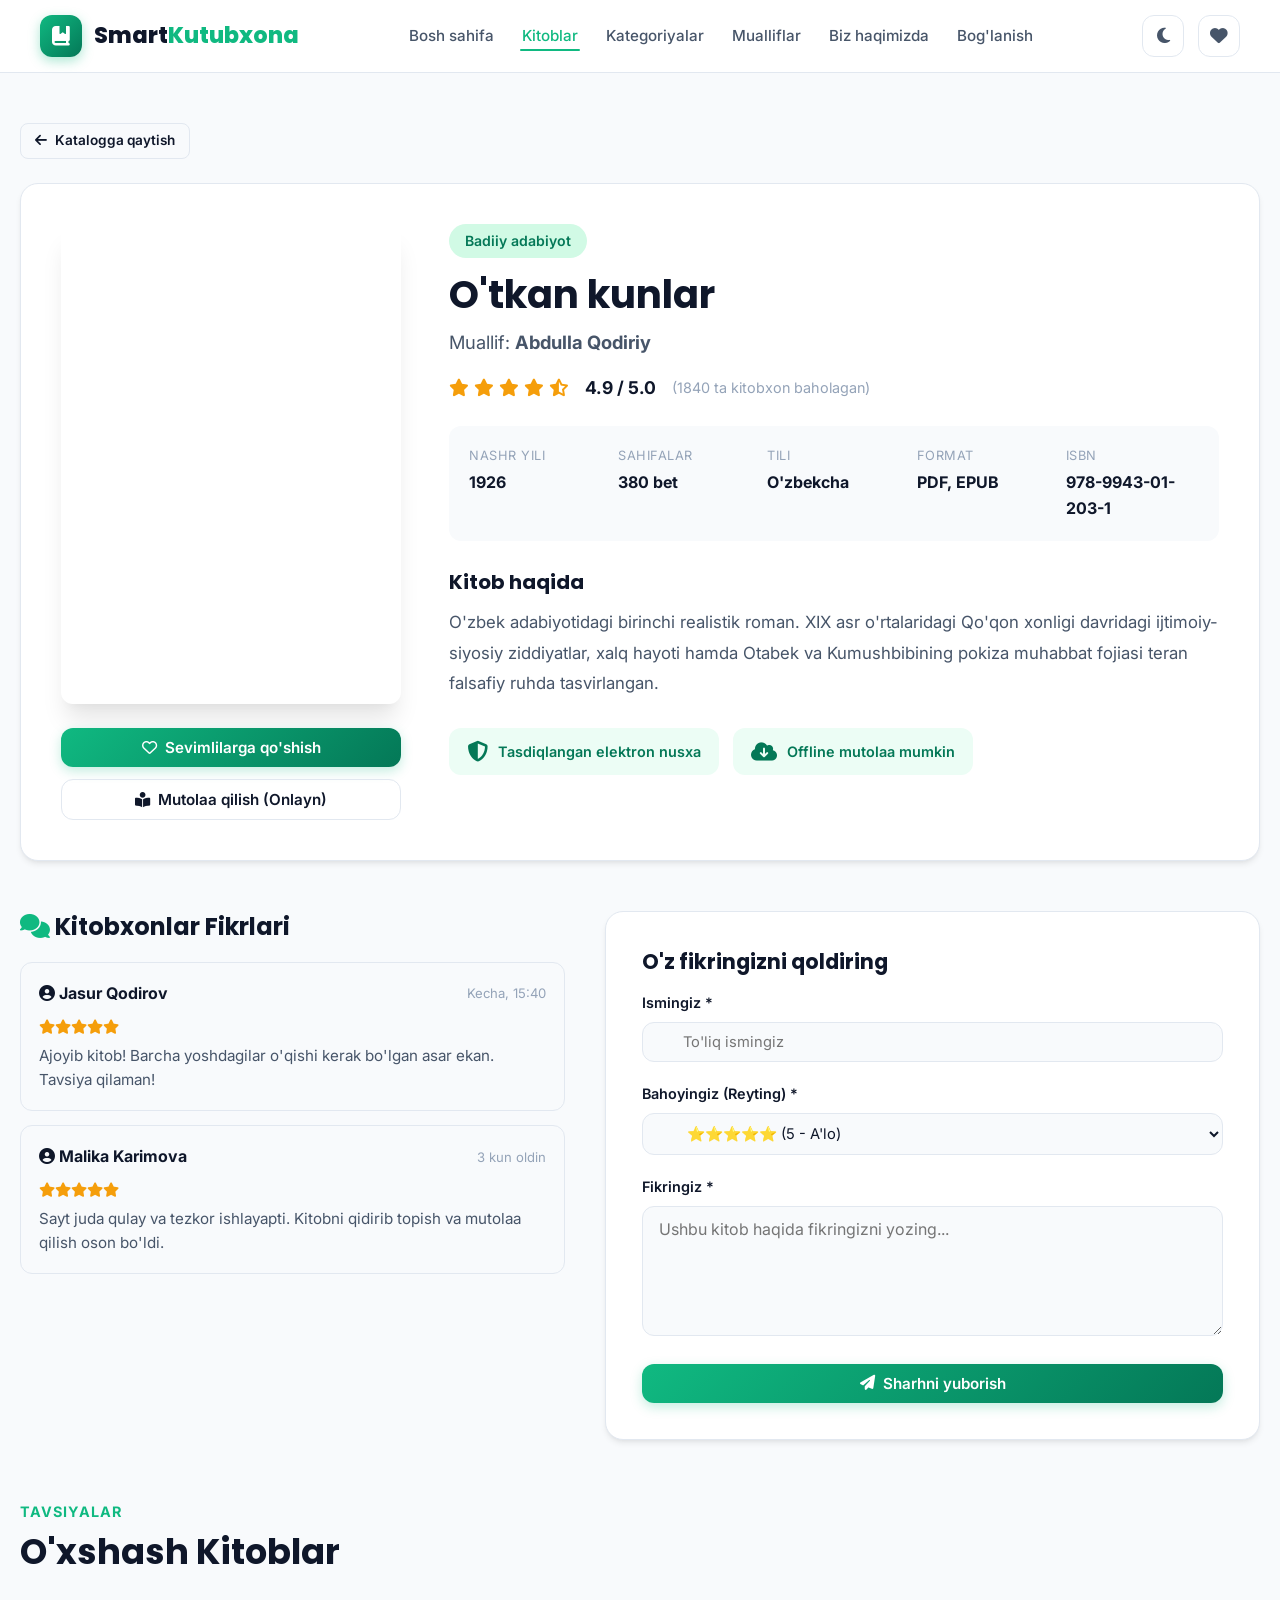
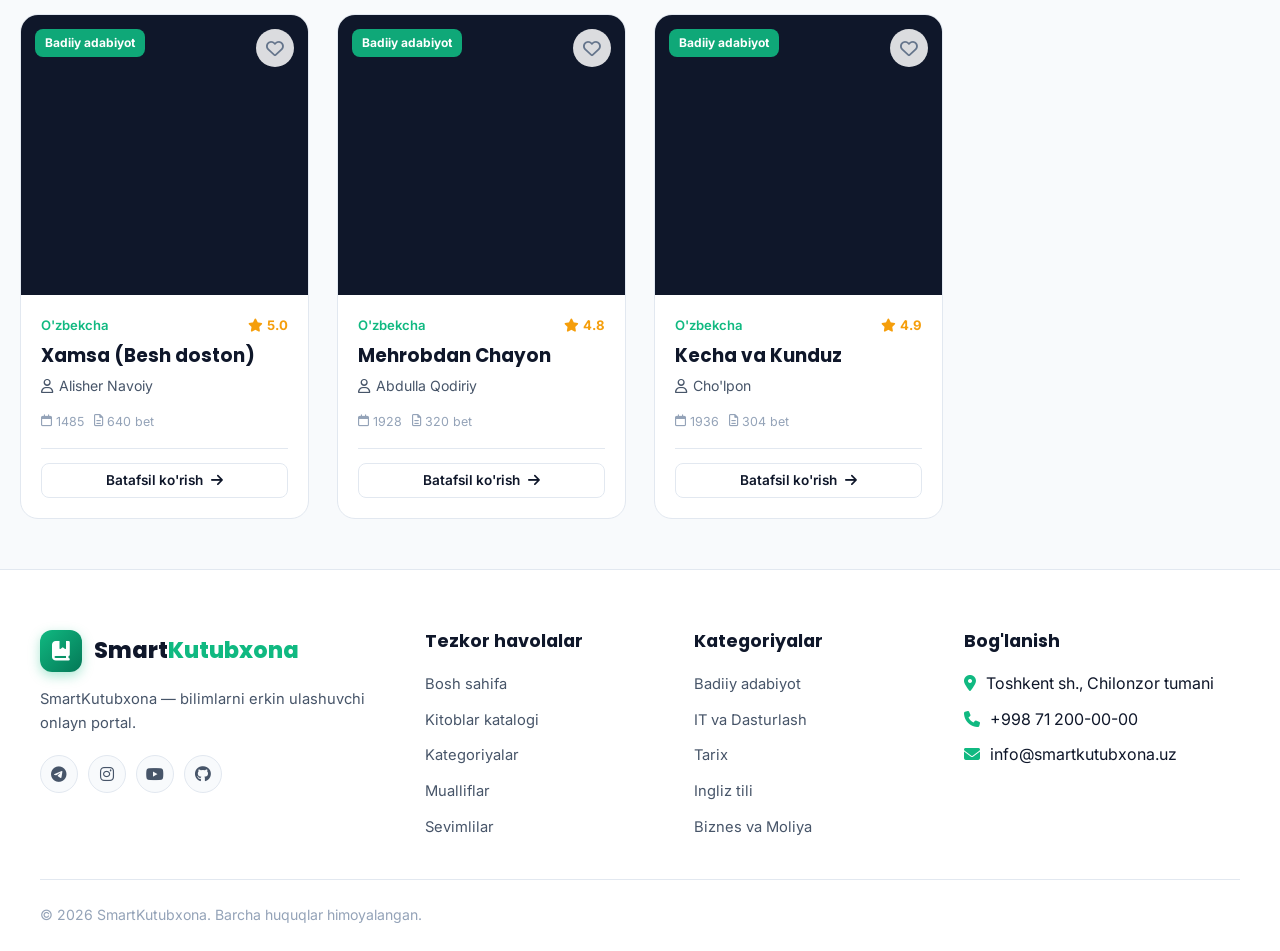
==== book-detail.html @ 6b4b2038 "SmartKutubxona - 8 sahifali zamonaviy onlayn kutubxona" ====
<!DOCTYPE html>
<html lang="uz">
<head>
  <meta charset="UTF-8">
  <meta name="viewport" content="width=device-width, initial-scale=1.0">
  <title>Kitob Tafsiloti — SmartKutubxona</title>
  <link rel="stylesheet" href="https://cdnjs.cloudflare.com/ajax/libs/font-awesome/6.5.1/css/all.min.css">
  <link rel="stylesheet" href="css/style.css">
</head>
<body>

  <!-- ================= Header ================= -->
  <header class="header">
    <div class="container">
      <nav class="navbar">
        <a href="index.html" class="logo">
          <div class="logo-icon">
            <i class="fa-solid fa-book-bookmark"></i>
          </div>
          <div>Smart<span>Kutubxona</span></div>
        </a>

        <ul class="nav-links" id="nav-links">
          <li><a href="index.html" class="nav-link">Bosh sahifa</a></li>
          <li><a href="books.html" class="nav-link active">Kitoblar</a></li>
          <li><a href="categories.html" class="nav-link">Kategoriyalar</a></li>
          <li><a href="authors.html" class="nav-link">Mualliflar</a></li>
          <li><a href="about.html" class="nav-link">Biz haqimizda</a></li>
          <li><a href="contact.html" class="nav-link">Bog'lanish</a></li>
        </ul>

        <div class="nav-actions">
          <button id="theme-toggle-btn" class="icon-btn" title="Mavzuni o'zgartirish">
            <i id="theme-icon" class="fa-solid fa-moon"></i>
          </button>
          <a href="favorites.html" class="icon-btn" title="Sevimlilar">
            <i class="fa-solid fa-heart"></i>
            <span class="badge-count favorites-count-badge" style="display: none;">0</span>
          </a>
          <button id="mobile-menu-toggle" class="mobile-toggle" aria-label="Menyuni ochish">
            <i class="fa-solid fa-bars"></i>
          </button>
        </div>
      </nav>
    </div>
  </header>

  <!-- ================= Kitob Tafsilotlari ================= -->
  <main class="container book-detail-wrapper">
    <div style="margin-bottom: 24px;">
      <a href="books.html" class="btn btn-outline btn-sm">
        <i class="fa-solid fa-arrow-left"></i> Katalogga qaytish
      </a>
    </div>

    <!-- Asosiy tafsilotlar konteyneri -->
    <div id="book-detail-content">
      <p style="text-align: center; padding: 40px; color: var(--text-muted);">Kitob ma'lumotlari yuklanmoqda...</p>
    </div>

    <!-- ================= Sharhlar Bo'limi ================= -->
    <section style="margin-top: 50px;">
      <div class="contact-grid">
        <!-- Sharhlar ro'yxati -->
        <div>
          <h2 style="font-size: 1.5rem; margin-bottom: 20px;">
            <i class="fa-solid fa-comments" style="color: var(--primary);"></i> Kitobxonlar Fikrlari
          </h2>
          <div id="reviews-list">
            <!-- Dinamik yuklanadi -->
          </div>
        </div>

        <!-- Sharh qoldirish formasi -->
        <div>
          <div class="contact-form-card">
            <h3 style="font-size: 1.3rem; margin-bottom: 16px;">O'z fikringizni qoldiring</h3>
            <form id="review-form">
              <div class="form-group">
                <label class="form-label" for="review-name">Ismingiz *</label>
                <input type="text" id="review-name" class="form-input" placeholder="To'liq ismingiz" required>
              </div>
              <div class="form-group">
                <label class="form-label" for="review-rating">Bahoyingiz (Reyting) *</label>
                <select id="review-rating" class="form-select">
                  <option value="5">⭐⭐⭐⭐⭐ (5 - A'lo)</option>
                  <option value="4">⭐⭐⭐⭐ (4 - Yaxshi)</option>
                  <option value="3">⭐⭐⭐ (3 - Qoniqarli)</option>
                  <option value="2">⭐⭐ (2 - O'rtacha)</option>
                  <option value="1">⭐ (1 - Qoniqarsiz)</option>
                </select>
              </div>
              <div class="form-group">
                <label class="form-label" for="review-text">Fikringiz *</label>
                <textarea id="review-text" class="form-textarea" placeholder="Ushbu kitob haqida fikringizni yozing..." required></textarea>
              </div>
              <button type="submit" class="btn btn-primary" style="width: 100%;">
                <i class="fa-solid fa-paper-plane"></i> Sharhni yuborish
              </button>
            </form>
          </div>
        </div>
      </div>
    </section>

    <!-- ================= O'xshash Kitoblar ================= -->
    <section style="margin-top: 60px;">
      <div class="section-header">
        <div class="section-title-wrap">
          <span class="sub-title">Tavsiyalar</span>
          <h2 class="section-title">O'xshash Kitoblar</h2>
        </div>
      </div>
      <div class="books-grid" id="similar-books-container">
        <!-- Dinamik to'ldiriladi -->
      </div>
    </section>
  </main>

  <!-- ================= Footer ================= -->
  <footer class="footer">
    <div class="container">
      <div class="footer-grid">
        <div class="footer-brand">
          <a href="index.html" class="logo">
            <div class="logo-icon"><i class="fa-solid fa-book-bookmark"></i></div>
            <div>Smart<span>Kutubxona</span></div>
          </a>
          <p>SmartKutubxona — bilimlarni erkin ulashuvchi onlayn portal.</p>
          <div class="social-links">
            <a href="#" class="social-btn" aria-label="Telegram"><i class="fa-brands fa-telegram"></i></a>
            <a href="#" class="social-btn" aria-label="Instagram"><i class="fa-brands fa-instagram"></i></a>
            <a href="#" class="social-btn" aria-label="YouTube"><i class="fa-brands fa-youtube"></i></a>
            <a href="#" class="social-btn" aria-label="GitHub"><i class="fa-brands fa-github"></i></a>
          </div>
        </div>

        <div>
          <h4 class="footer-col-title">Tezkor havolalar</h4>
          <ul class="footer-nav">
            <li><a href="index.html">Bosh sahifa</a></li>
            <li><a href="books.html">Kitoblar katalogi</a></li>
            <li><a href="categories.html">Kategoriyalar</a></li>
            <li><a href="authors.html">Mualliflar</a></li>
            <li><a href="favorites.html">Sevimlilar</a></li>
          </ul>
        </div>

        <div>
          <h4 class="footer-col-title">Kategoriyalar</h4>
          <ul class="footer-nav">
            <li><a href="books.html?category=badiiy">Badiiy adabiyot</a></li>
            <li><a href="books.html?category=it">IT va Dasturlash</a></li>
            <li><a href="books.html?category=tarix">Tarix</a></li>
            <li><a href="books.html?category=ingliz">Ingliz tili</a></li>
            <li><a href="books.html?category=biznes">Biznes va Moliya</a></li>
          </ul>
        </div>

        <div>
          <h4 class="footer-col-title">Bog'lanish</h4>
          <ul class="footer-nav">
            <li><i class="fa-solid fa-location-dot" style="color: var(--primary); margin-right: 6px;"></i> Toshkent sh., Chilonzor tumani</li>
            <li><i class="fa-solid fa-phone" style="color: var(--primary); margin-right: 6px;"></i> +998 71 200-00-00</li>
            <li><i class="fa-solid fa-envelope" style="color: var(--primary); margin-right: 6px;"></i> info@smartkutubxona.uz</li>
          </ul>
        </div>
      </div>

      <div class="footer-bottom">
        <div>&copy; 2026 SmartKutubxona. Barcha huquqlar himoyalangan.</div>
      </div>
    </div>
  </footer>

  <button id="scroll-to-top" class="scroll-top-btn" title="Yuqoriga qaytish">
    <i class="fa-solid fa-arrow-up"></i>
  </button>

  <script src="js/data.js"></script>
  <script src="js/app.js"></script>
  <script src="js/book-detail.js"></script>
</body>
</html>
---- css/style.css ----
/* ==========================================================================
   SmartKutubxona - Zamonaviy Onlayn Kutubxona Stili
   Dizayn: Yashil & Oq ranglar palitrasi, Minimalistik, Dark/Light Mode
   ========================================================================== */

@import url('https://fonts.googleapis.com/css2?family=Inter:wght@300;400;500;600;700&family=Poppins:wght@400;500;600;700;800&display=swap');

:root {
  /* Asosiy ranglar (Light Mode) */
  --primary: #10b981;
  --primary-hover: #059669;
  --primary-dark: #047857;
  --primary-light: #d1fae5;
  --primary-subtle: #ecfdf5;
  --accent: #f59e0b;
  
  --bg-main: #f8fafc;
  --bg-surface: #ffffff;
  --bg-card: #ffffff;
  --bg-header: rgba(255, 255, 255, 0.92);
  
  --text-primary: #0f172a;
  --text-secondary: #475569;
  --text-muted: #94a3b8;
  --text-light: #ffffff;
  
  --border-color: #e2e8f0;
  --border-focus: #10b981;
  
  --shadow-sm: 0 1px 2px 0 rgba(0, 0, 0, 0.05);
  --shadow-md: 0 4px 6px -1px rgba(0, 0, 0, 0.08), 0 2px 4px -2px rgba(0, 0, 0, 0.05);
  --shadow-lg: 0 10px 15px -3px rgba(0, 0, 0, 0.1), 0 4px 6px -4px rgba(0, 0, 0, 0.05);
  --shadow-xl: 0 20px 25px -5px rgba(0, 0, 0, 0.1), 0 8px 10px -6px rgba(0, 0, 0, 0.04);
  
  --radius-sm: 8px;
  --radius-md: 12px;
  --radius-lg: 18px;
  --radius-full: 9999px;
  
  --font-heading: 'Poppins', sans-serif;
  --font-body: 'Inter', sans-serif;
  
  --transition: all 0.25s ease-in-out;
}

/* Dark Mode o'zgaruvchilari */
body.dark {
  --primary: #10b981;
  --primary-hover: #34d399;
  --primary-dark: #059669;
  --primary-light: rgba(16, 185, 129, 0.2);
  --primary-subtle: rgba(16, 185, 129, 0.08);
  
  --bg-main: #0b0f19;
  --bg-surface: #111827;
  --bg-card: #1e293b;
  --bg-header: rgba(17, 24, 39, 0.92);
  
  --text-primary: #f8fafc;
  --text-secondary: #cbd5e1;
  --text-muted: #64748b;
  
  --border-color: #334155;
  --border-focus: #34d399;
  
  --shadow-sm: 0 1px 2px 0 rgba(0, 0, 0, 0.4);
  --shadow-md: 0 4px 6px -1px rgba(0, 0, 0, 0.5);
  --shadow-lg: 0 10px 15px -3px rgba(0, 0, 0, 0.6);
  --shadow-xl: 0 20px 25px -5px rgba(0, 0, 0, 0.7);
}

/* ==========================================================================
   Umumiy resets va asosiy stillar
   ========================================================================== */
*, *::before, *::after {
  box-sizing: border-box;
  margin: 0;
  padding: 0;
}

html {
  scroll-behavior: smooth;
}

body {
  font-family: var(--font-body);
  background-color: var(--bg-main);
  color: var(--text-primary);
  line-height: 1.6;
  transition: background-color 0.3s ease, color 0.3s ease;
  min-height: 100vh;
  display: flex;
  flex-direction: column;
}

a {
  color: inherit;
  text-decoration: none;
  transition: var(--transition);
}

img {
  max-width: 100%;
  height: auto;
  display: block;
}

button, input, select, textarea {
  font-family: inherit;
  font-size: inherit;
  outline: none;
  border: none;
}

h1, h2, h3, h4, h5, h6 {
  font-family: var(--font-heading);
  font-weight: 700;
  line-height: 1.3;
  color: var(--text-primary);
}

.container {
  width: 100%;
  max-width: 1240px;
  margin: 0 auto;
  padding: 0 20px;
}

/* ==========================================================================
   Header va Navigatsiya
   ========================================================================== */
.header {
  position: sticky;
  top: 0;
  left: 0;
  right: 0;
  z-index: 100;
  background-color: var(--bg-header);
  backdrop-filter: blur(12px);
  -webkit-backdrop-filter: blur(12px);
  border-bottom: 1px solid var(--border-color);
  transition: var(--transition);
}

.navbar {
  display: flex;
  align-items: center;
  justify-content: space-between;
  height: 72px;
}

.logo {
  display: flex;
  align-items: center;
  gap: 12px;
  font-family: var(--font-heading);
  font-size: 1.4rem;
  font-weight: 800;
  color: var(--text-primary);
}

.logo-icon {
  width: 42px;
  height: 42px;
  background: linear-gradient(135deg, var(--primary), var(--primary-dark));
  color: #fff;
  border-radius: var(--radius-md);
  display: flex;
  align-items: center;
  justify-content: center;
  font-size: 1.25rem;
  box-shadow: 0 4px 12px rgba(16, 185, 129, 0.35);
}

.logo span {
  color: var(--primary);
}

.nav-links {
  display: flex;
  align-items: center;
  gap: 24px;
  list-style: none;
}

.nav-link {
  font-size: 0.95rem;
  font-weight: 500;
  color: var(--text-secondary);
  position: relative;
  padding: 6px 2px;
}

.nav-link:hover, .nav-link.active {
  color: var(--primary);
}

.nav-link.active::after {
  content: '';
  position: absolute;
  bottom: 0;
  left: 0;
  right: 0;
  height: 2.5px;
  background-color: var(--primary);
  border-radius: var(--radius-full);
}

.nav-actions {
  display: flex;
  align-items: center;
  gap: 14px;
}

.icon-btn {
  position: relative;
  width: 42px;
  height: 42px;
  border-radius: var(--radius-md);
  background-color: var(--bg-surface);
  border: 1px solid var(--border-color);
  color: var(--text-secondary);
  display: flex;
  align-items: center;
  justify-content: center;
  font-size: 1.1rem;
  cursor: pointer;
  transition: var(--transition);
}

.icon-btn:hover {
  color: var(--primary);
  border-color: var(--primary);
  transform: translateY(-2px);
  box-shadow: var(--shadow-sm);
}

.badge-count {
  position: absolute;
  top: -6px;
  right: -6px;
  background: #ef4444;
  color: #fff;
  font-size: 0.75rem;
  font-weight: 700;
  width: 20px;
  height: 20px;
  border-radius: 50%;
  display: flex;
  align-items: center;
  justify-content: center;
  box-shadow: 0 2px 5px rgba(239, 68, 68, 0.4);
}

.mobile-toggle {
  display: none;
  background: none;
  font-size: 1.35rem;
  color: var(--text-primary);
  cursor: pointer;
}

/* ==========================================================================
   Tugmalar (Buttons)
   ========================================================================== */
.btn {
  display: inline-flex;
  align-items: center;
  justify-content: center;
  gap: 8px;
  padding: 10px 22px;
  font-size: 0.95rem;
  font-weight: 600;
  border-radius: var(--radius-md);
  cursor: pointer;
  transition: var(--transition);
  text-align: center;
}

.btn-primary {
  background: linear-gradient(135deg, var(--primary), var(--primary-dark));
  color: #ffffff;
  box-shadow: 0 4px 12px rgba(16, 185, 129, 0.25);
}

.btn-primary:hover {
  background: linear-gradient(135deg, var(--primary-hover), var(--primary-dark));
  box-shadow: 0 6px 18px rgba(16, 185, 129, 0.35);
  transform: translateY(-2px);
}

.btn-outline {
  background: transparent;
  color: var(--text-primary);
  border: 1.5px solid var(--border-color);
}

.btn-outline:hover {
  border-color: var(--primary);
  color: var(--primary);
  background: var(--primary-subtle);
  transform: translateY(-2px);
}

.btn-danger-outline {
  background: transparent;
  color: #ef4444;
  border: 1.5px solid #ef4444;
}

.btn-danger-outline:hover {
  background: #ef4444;
  color: #fff;
}

.btn-sm {
  padding: 6px 14px;
  font-size: 0.85rem;
  border-radius: var(--radius-sm);
}

.btn-lg {
  padding: 14px 28px;
  font-size: 1.05rem;
  border-radius: var(--radius-lg);
}

/* ==========================================================================
   Hero Bo'limi (Bosh sahifa)
   ========================================================================== */
.hero {
  position: relative;
  padding: 70px 0 60px;
  overflow: hidden;
  background: linear-gradient(180deg, var(--primary-subtle) 0%, var(--bg-main) 100%);
}

.hero-grid {
  display: grid;
  grid-template-columns: 1.15fr 0.85fr;
  align-items: center;
  gap: 48px;
}

.hero-tag {
  display: inline-flex;
  align-items: center;
  gap: 8px;
  background-color: var(--primary-light);
  color: var(--primary-dark);
  padding: 6px 16px;
  border-radius: var(--radius-full);
  font-size: 0.88rem;
  font-weight: 600;
  margin-bottom: 20px;
}

.hero-title {
  font-size: 3.2rem;
  font-weight: 800;
  line-height: 1.15;
  margin-bottom: 20px;
  color: var(--text-primary);
}

.hero-title span {
  color: var(--primary);
  position: relative;
}

.hero-desc {
  font-size: 1.15rem;
  color: var(--text-secondary);
  margin-bottom: 32px;
  max-width: 540px;
}

.hero-search-box {
  background-color: var(--bg-surface);
  border: 1.5px solid var(--border-color);
  border-radius: var(--radius-lg);
  padding: 8px 12px 8px 20px;
  display: flex;
  align-items: center;
  gap: 12px;
  box-shadow: var(--shadow-lg);
  max-width: 540px;
  margin-bottom: 28px;
  transition: var(--transition);
}

.hero-search-box:focus-within {
  border-color: var(--primary);
  box-shadow: 0 10px 25px rgba(16, 185, 129, 0.18);
}

.hero-search-box i {
  color: var(--text-muted);
  font-size: 1.1rem;
}

.hero-search-box input {
  flex: 1;
  background: transparent;
  color: var(--text-primary);
  font-size: 1rem;
}

.hero-image-wrapper {
  position: relative;
  display: flex;
  justify-content: center;
}

.hero-card-floating {
  position: absolute;
  background-color: var(--bg-surface);
  border: 1px solid var(--border-color);
  border-radius: var(--radius-md);
  padding: 14px 18px;
  display: flex;
  align-items: center;
  gap: 12px;
  box-shadow: var(--shadow-xl);
  z-index: 2;
  animation: floatAnim 4s ease-in-out infinite;
}

.hero-card-1 {
  top: 20px;
  left: -20px;
}

.hero-card-2 {
  bottom: 30px;
  right: -10px;
  animation-delay: 2s;
}

@keyframes floatAnim {
  0%, 100% { transform: translateY(0); }
  50% { transform: translateY(-10px); }
}

.hero-main-img {
  width: 100%;
  max-width: 460px;
  height: 420px;
  object-fit: cover;
  border-radius: 28px;
  box-shadow: var(--shadow-xl);
}

/* ==========================================================================
   Statistika Bo'limi
   ========================================================================== */
.stats-section {
  padding: 30px 0;
  margin-top: -30px;
  position: relative;
  z-index: 10;
}

.stats-grid {
  display: grid;
  grid-template-columns: repeat(4, 1fr);
  gap: 20px;
}

.stat-card {
  background-color: var(--bg-surface);
  border: 1px solid var(--border-color);
  border-radius: var(--radius-lg);
  padding: 24px;
  display: flex;
  align-items: center;
  gap: 18px;
  box-shadow: var(--shadow-md);
  transition: var(--transition);
}

.stat-card:hover {
  transform: translateY(-4px);
  box-shadow: var(--shadow-lg);
  border-color: var(--primary);
}

.stat-icon {
  width: 56px;
  height: 56px;
  border-radius: var(--radius-md);
  display: flex;
  align-items: center;
  justify-content: center;
  font-size: 1.5rem;
  background-color: var(--primary-subtle);
  color: var(--primary);
}

.stat-number {
  font-size: 1.85rem;
  font-weight: 800;
  color: var(--text-primary);
  line-height: 1.1;
}

.stat-label {
  font-size: 0.88rem;
  color: var(--text-secondary);
  margin-top: 4px;
}

/* ==========================================================================
   Bo'lim sarlavhalari (Section Headers)
   ========================================================================== */
.section {
  padding: 70px 0;
}

.section-header {
  display: flex;
  align-items: flex-end;
  justify-content: space-between;
  margin-bottom: 40px;
  flex-wrap: wrap;
  gap: 16px;
}

.section-title-wrap .sub-title {
  color: var(--primary);
  font-size: 0.9rem;
  font-weight: 700;
  text-transform: uppercase;
  letter-spacing: 1px;
  display: block;
  margin-bottom: 6px;
}

.section-title {
  font-size: 2.2rem;
  color: var(--text-primary);
}

.section-desc {
  color: var(--text-secondary);
  margin-top: 8px;
  max-width: 600px;
}

/* ==========================================================================
   Kategoriyalar Kartochkalari
   ========================================================================== */
.categories-grid {
  display: grid;
  grid-template-columns: repeat(auto-fill, minmax(280px, 1fr));
  gap: 24px;
}

.category-card {
  background-color: var(--bg-surface);
  border: 1px solid var(--border-color);
  border-radius: var(--radius-lg);
  padding: 28px 24px;
  transition: var(--transition);
  display: flex;
  flex-direction: column;
  position: relative;
  overflow: hidden;
}

.category-card::before {
  content: '';
  position: absolute;
  top: 0;
  left: 0;
  width: 100%;
  height: 4px;
  background-color: var(--primary);
  opacity: 0;
  transition: var(--transition);
}

.category-card:hover {
  transform: translateY(-6px);
  box-shadow: var(--shadow-lg);
  border-color: var(--primary-light);
}

.category-card:hover::before {
  opacity: 1;
}

.cat-header {
  display: flex;
  align-items: center;
  justify-content: space-between;
  margin-bottom: 18px;
}

.cat-icon-wrap {
  width: 52px;
  height: 52px;
  border-radius: var(--radius-md);
  display: flex;
  align-items: center;
  justify-content: center;
  font-size: 1.4rem;
}

.cat-count {
  background-color: var(--primary-subtle);
  color: var(--primary);
  font-size: 0.8rem;
  font-weight: 600;
  padding: 4px 10px;
  border-radius: var(--radius-full);
}

.cat-name {
  font-size: 1.25rem;
  margin-bottom: 8px;
}

.cat-desc {
  font-size: 0.9rem;
  color: var(--text-secondary);
  line-height: 1.5;
  margin-bottom: 16px;
  flex: 1;
}

.cat-link {
  display: inline-flex;
  align-items: center;
  gap: 6px;
  font-weight: 600;
  font-size: 0.9rem;
  color: var(--primary);
}

.cat-link i {
  transition: transform 0.2s ease;
}

.category-card:hover .cat-link i {
  transform: translateX(4px);
}

/* ==========================================================================
   Kitob Kartochkalari (Book Cards)
   ========================================================================== */
.books-grid {
  display: grid;
  grid-template-columns: repeat(auto-fill, minmax(260px, 1fr));
  gap: 28px;
}

.book-card {
  background-color: var(--bg-card);
  border: 1px solid var(--border-color);
  border-radius: var(--radius-lg);
  overflow: hidden;
  display: flex;
  flex-direction: column;
  transition: var(--transition);
  position: relative;
}

.book-card:hover {
  transform: translateY(-6px);
  box-shadow: var(--shadow-xl);
  border-color: var(--primary-light);
}

.book-img-wrap {
  position: relative;
  height: 280px;
  overflow: hidden;
  background-color: #0f172a;
}

.book-cover {
  width: 100%;
  height: 100%;
  object-fit: cover;
  transition: transform 0.4s ease;
}

.book-card:hover .book-cover {
  transform: scale(1.06);
}

.book-badge-tag {
  position: absolute;
  top: 14px;
  left: 14px;
  background: rgba(16, 185, 129, 0.9);
  backdrop-filter: blur(4px);
  color: #ffffff;
  font-size: 0.75rem;
  font-weight: 700;
  padding: 4px 10px;
  border-radius: var(--radius-sm);
  z-index: 2;
}

.favorite-btn {
  position: absolute;
  top: 14px;
  right: 14px;
  width: 38px;
  height: 38px;
  border-radius: 50%;
  background: rgba(255, 255, 255, 0.85);
  backdrop-filter: blur(4px);
  color: #64748b;
  display: flex;
  align-items: center;
  justify-content: center;
  font-size: 1.1rem;
  cursor: pointer;
  transition: var(--transition);
  z-index: 2;
  border: none;
}

.favorite-btn:hover, .favorite-btn.active {
  background: #ffffff;
  color: #ef4444;
  transform: scale(1.1);
}

.book-content {
  padding: 20px;
  display: flex;
  flex-direction: column;
  flex: 1;
}

.book-meta {
  display: flex;
  align-items: center;
  justify-content: space-between;
  margin-bottom: 8px;
  font-size: 0.82rem;
}

.book-category {
  color: var(--primary);
  font-weight: 600;
}

.book-rating {
  display: flex;
  align-items: center;
  gap: 4px;
  color: var(--accent);
  font-weight: 700;
}

.book-title {
  font-size: 1.15rem;
  font-weight: 700;
  margin-bottom: 6px;
  line-height: 1.35;
  display: -webkit-box;
  -webkit-line-clamp: 1;
  -webkit-box-orient: vertical;
  overflow: hidden;
}

.book-author {
  color: var(--text-secondary);
  font-size: 0.88rem;
  margin-bottom: 14px;
  display: flex;
  align-items: center;
  gap: 6px;
}

.book-info-chips {
  display: flex;
  gap: 10px;
  font-size: 0.78rem;
  color: var(--text-muted);
  margin-bottom: 16px;
}

.book-info-chips span {
  display: flex;
  align-items: center;
  gap: 4px;
}

.book-footer {
  margin-top: auto;
  padding-top: 14px;
  border-top: 1px solid var(--border-color);
  display: flex;
  align-items: center;
  justify-content: space-between;
}

/* ==========================================================================
   Filtrlar va Qidiruv Paneli (Books.html)
   ========================================================================== */
.catalog-toolbar {
  background-color: var(--bg-surface);
  border: 1px solid var(--border-color);
  border-radius: var(--radius-lg);
  padding: 20px;
  margin-bottom: 32px;
  box-shadow: var(--shadow-sm);
}

.toolbar-grid {
  display: grid;
  grid-template-columns: 2fr 1fr 1fr 1fr;
  gap: 16px;
  align-items: center;
}

.form-control-wrap {
  position: relative;
  display: flex;
  align-items: center;
}

.form-control-wrap i {
  position: absolute;
  left: 14px;
  color: var(--text-muted);
  font-size: 0.95rem;
  pointer-events: none;
}

.form-input, .form-select {
  width: 100%;
  padding: 10px 14px 10px 40px;
  background-color: var(--bg-main);
  border: 1.5px solid var(--border-color);
  border-radius: var(--radius-md);
  color: var(--text-primary);
  font-size: 0.92rem;
  transition: var(--transition);
}

.form-input:focus, .form-select:focus {
  border-color: var(--primary);
  background-color: var(--bg-surface);
}

.active-filters {
  display: flex;
  align-items: center;
  gap: 10px;
  margin-top: 14px;
  flex-wrap: wrap;
  font-size: 0.85rem;
}

.filter-tag {
  background-color: var(--primary-subtle);
  color: var(--primary);
  padding: 4px 12px;
  border-radius: var(--radius-full);
  display: inline-flex;
  align-items: center;
  gap: 6px;
  cursor: pointer;
  font-weight: 500;
}

.filter-tag:hover {
  background-color: var(--primary-light);
}

/* ==========================================================================
   Kitob Tafsilotlari Sahifasi (Book-detail.html)
   ========================================================================== */
.book-detail-wrapper {
  padding: 50px 0;
}

.detail-grid {
  display: grid;
  grid-template-columns: 340px 1fr;
  gap: 48px;
  background-color: var(--bg-surface);
  border: 1px solid var(--border-color);
  border-radius: var(--radius-lg);
  padding: 40px;
  box-shadow: var(--shadow-md);
}

.detail-cover-box {
  position: relative;
}

.detail-cover {
  width: 100%;
  height: 480px;
  object-fit: cover;
  border-radius: var(--radius-md);
  box-shadow: var(--shadow-xl);
}

.detail-actions {
  display: flex;
  flex-direction: column;
  gap: 12px;
  margin-top: 24px;
}

.detail-title {
  font-size: 2.4rem;
  margin-bottom: 8px;
}

.detail-author {
  font-size: 1.15rem;
  color: var(--text-secondary);
  margin-bottom: 16px;
}

.detail-rating-row {
  display: flex;
  align-items: center;
  gap: 16px;
  margin-bottom: 24px;
}

.rating-stars {
  color: var(--accent);
  font-size: 1.1rem;
}

.detail-info-grid {
  display: grid;
  grid-template-columns: repeat(auto-fit, minmax(130px, 1fr));
  gap: 16px;
  padding: 20px;
  background-color: var(--bg-main);
  border-radius: var(--radius-md);
  margin-bottom: 28px;
}

.info-item .info-label {
  font-size: 0.8rem;
  color: var(--text-muted);
  text-transform: uppercase;
  letter-spacing: 0.5px;
}

.info-item .info-val {
  font-size: 1rem;
  font-weight: 700;
  color: var(--text-primary);
  margin-top: 4px;
}

.detail-desc-title {
  font-size: 1.25rem;
  margin-bottom: 12px;
}

.detail-desc {
  font-size: 1.05rem;
  color: var(--text-secondary);
  line-height: 1.8;
  margin-bottom: 30px;
}

/* ==========================================================================
   Mualliflar Sahifasi (Authors.html)
   ========================================================================== */
.authors-grid {
  display: grid;
  grid-template-columns: repeat(auto-fill, minmax(280px, 1fr));
  gap: 28px;
}

.author-card {
  background-color: var(--bg-surface);
  border: 1px solid var(--border-color);
  border-radius: var(--radius-lg);
  padding: 28px 24px;
  text-align: center;
  transition: var(--transition);
  display: flex;
  flex-direction: column;
  align-items: center;
}

.author-card:hover {
  transform: translateY(-6px);
  box-shadow: var(--shadow-lg);
  border-color: var(--primary);
}

.author-avatar {
  width: 120px;
  height: 120px;
  border-radius: 50%;
  object-fit: cover;
  margin-bottom: 18px;
  border: 4px solid var(--primary-light);
  box-shadow: var(--shadow-md);
}

.author-name {
  font-size: 1.3rem;
  margin-bottom: 4px;
}

.author-years {
  font-size: 0.85rem;
  color: var(--text-muted);
  margin-bottom: 12px;
}

.author-bio {
  font-size: 0.9rem;
  color: var(--text-secondary);
  line-height: 1.6;
  margin-bottom: 20px;
}

/* ==========================================================================
   Bog'lanish Sahifasi (Contact.html)
   ========================================================================== */
.contact-grid {
  display: grid;
  grid-template-columns: 1fr 1.2fr;
  gap: 40px;
}

.contact-info-card {
  background-color: var(--bg-surface);
  border: 1px solid var(--border-color);
  border-radius: var(--radius-lg);
  padding: 36px;
}

.contact-channel {
  display: flex;
  align-items: flex-start;
  gap: 16px;
  margin-bottom: 24px;
}

.channel-icon {
  width: 46px;
  height: 46px;
  border-radius: var(--radius-md);
  background-color: var(--primary-subtle);
  color: var(--primary);
  display: flex;
  align-items: center;
  justify-content: center;
  font-size: 1.2rem;
  flex-shrink: 0;
}

.channel-title {
  font-weight: 700;
  font-size: 1rem;
}

.channel-desc {
  color: var(--text-secondary);
  font-size: 0.92rem;
  margin-top: 2px;
}

.contact-form-card {
  background-color: var(--bg-surface);
  border: 1px solid var(--border-color);
  border-radius: var(--radius-lg);
  padding: 36px;
  box-shadow: var(--shadow-md);
}

.form-group {
  margin-bottom: 20px;
}

.form-label {
  display: block;
  font-size: 0.9rem;
  font-weight: 600;
  margin-bottom: 8px;
  color: var(--text-primary);
}

.form-textarea {
  width: 100%;
  min-height: 130px;
  padding: 12px 16px;
  background-color: var(--bg-main);
  border: 1.5px solid var(--border-color);
  border-radius: var(--radius-md);
  color: var(--text-primary);
  resize: vertical;
  transition: var(--transition);
}

.form-textarea:focus {
  border-color: var(--primary);
  background-color: var(--bg-surface);
}

/* ==========================================================================
   Bo'sh sahifa / Empty state
   ========================================================================== */
.empty-state {
  text-align: center;
  padding: 80px 20px;
  background-color: var(--bg-surface);
  border: 1px dashed var(--border-color);
  border-radius: var(--radius-lg);
}

.empty-icon {
  width: 90px;
  height: 90px;
  border-radius: 50%;
  background-color: var(--primary-subtle);
  color: var(--primary);
  font-size: 2.5rem;
  display: inline-flex;
  align-items: center;
  justify-content: center;
  margin-bottom: 20px;
}

.empty-title {
  font-size: 1.6rem;
  margin-bottom: 10px;
}

.empty-desc {
  color: var(--text-secondary);
  max-width: 460px;
  margin: 0 auto 24px;
}

/* ==========================================================================
   Footer
   ========================================================================== */
.footer {
  margin-top: auto;
  background-color: var(--bg-surface);
  border-top: 1px solid var(--border-color);
  padding: 60px 0 24px;
}

.footer-grid {
  display: grid;
  grid-template-columns: 1.5fr 1fr 1fr 1.2fr;
  gap: 40px;
  margin-bottom: 40px;
}

.footer-brand p {
  color: var(--text-secondary);
  font-size: 0.92rem;
  margin: 16px 0 20px;
  line-height: 1.6;
}

.social-links {
  display: flex;
  gap: 10px;
}

.social-btn {
  width: 38px;
  height: 38px;
  border-radius: 50%;
  background-color: var(--bg-main);
  border: 1px solid var(--border-color);
  color: var(--text-secondary);
  display: flex;
  align-items: center;
  justify-content: center;
  transition: var(--transition);
}

.social-btn:hover {
  background-color: var(--primary);
  color: #fff;
  border-color: var(--primary);
}

.footer-col-title {
  font-size: 1.1rem;
  margin-bottom: 18px;
}

.footer-nav {
  list-style: none;
  display: flex;
  flex-direction: column;
  gap: 10px;
}

.footer-nav a {
  color: var(--text-secondary);
  font-size: 0.92rem;
}

.footer-nav a:hover {
  color: var(--primary);
  padding-left: 4px;
}

.footer-bottom {
  padding-top: 24px;
  border-top: 1px solid var(--border-color);
  display: flex;
  align-items: center;
  justify-content: space-between;
  font-size: 0.88rem;
  color: var(--text-muted);
  flex-wrap: wrap;
  gap: 12px;
}

/* ==========================================================================
   Scroll-to-top & Toast Bildirishnomalari
   ========================================================================== */
.scroll-top-btn {
  position: fixed;
  bottom: 28px;
  right: 28px;
  width: 48px;
  height: 48px;
  border-radius: 50%;
  background: var(--primary);
  color: #ffffff;
  border: none;
  display: flex;
  align-items: center;
  justify-content: center;
  font-size: 1.2rem;
  cursor: pointer;
  box-shadow: 0 4px 14px rgba(16, 185, 129, 0.4);
  opacity: 0;
  visibility: hidden;
  transform: translateY(15px);
  transition: var(--transition);
  z-index: 99;
}

.scroll-top-btn.visible {
  opacity: 1;
  visibility: visible;
  transform: translateY(0);
}

.scroll-top-btn:hover {
  background: var(--primary-hover);
  transform: translateY(-4px);
}

/* Toast Bildirishnoma konteyneri */
#toast-container {
  position: fixed;
  top: 86px;
  right: 24px;
  z-index: 9999;
  display: flex;
  flex-direction: column;
  gap: 10px;
}

.toast {
  background: var(--bg-surface);
  border: 1px solid var(--border-color);
  border-left: 4px solid var(--primary);
  box-shadow: var(--shadow-xl);
  border-radius: var(--radius-md);
  padding: 14px 18px;
  display: flex;
  align-items: center;
  gap: 12px;
  color: var(--text-primary);
  min-width: 280px;
  max-width: 380px;
  animation: slideInRight 0.3s ease;
  font-size: 0.92rem;
}

.toast.toast-error {
  border-left-color: #ef4444;
}

.toast i {
  font-size: 1.2rem;
  color: var(--primary);
}

.toast.toast-error i {
  color: #ef4444;
}

@keyframes slideInRight {
  from {
    transform: translateX(100%);
    opacity: 0;
  }
  to {
    transform: translateX(0);
    opacity: 1;
  }
}

/* ==========================================================================
   Responsivlik (Media Queries)
   ========================================================================== */
@media (max-width: 992px) {
  .hero-grid {
    grid-template-columns: 1fr;
    text-align: center;
  }
  .hero-desc {
    margin-left: auto;
    margin-right: auto;
  }
  .hero-search-box {
    margin-left: auto;
    margin-right: auto;
  }
  .stats-grid {
    grid-template-columns: repeat(2, 1fr);
  }
  .detail-grid {
    grid-template-columns: 1fr;
    gap: 32px;
  }
  .detail-cover {
    height: 380px;
    max-width: 300px;
    margin: 0 auto;
  }
  .toolbar-grid {
    grid-template-columns: 1fr 1fr;
  }
  .contact-grid {
    grid-template-columns: 1fr;
  }
  .footer-grid {
    grid-template-columns: 1fr 1fr;
  }
}

@media (max-width: 768px) {
  .nav-links {
    position: fixed;
    top: 72px;
    left: 0;
    right: 0;
    background-color: var(--bg-surface);
    border-bottom: 1px solid var(--border-color);
    flex-direction: column;
    padding: 24px;
    gap: 16px;
    display: none;
    box-shadow: var(--shadow-lg);
  }
  .nav-links.active {
    display: flex;
  }
  .mobile-toggle {
    display: block;
  }
  .hero-title {
    font-size: 2.3rem;
  }
  .toolbar-grid {
    grid-template-columns: 1fr;
  }
  .footer-grid {
    grid-template-columns: 1fr;
  }
}

@media (max-width: 480px) {
  .stats-grid {
    grid-template-columns: 1fr;
  }
  .hero-title {
    font-size: 1.9rem;
  }
}
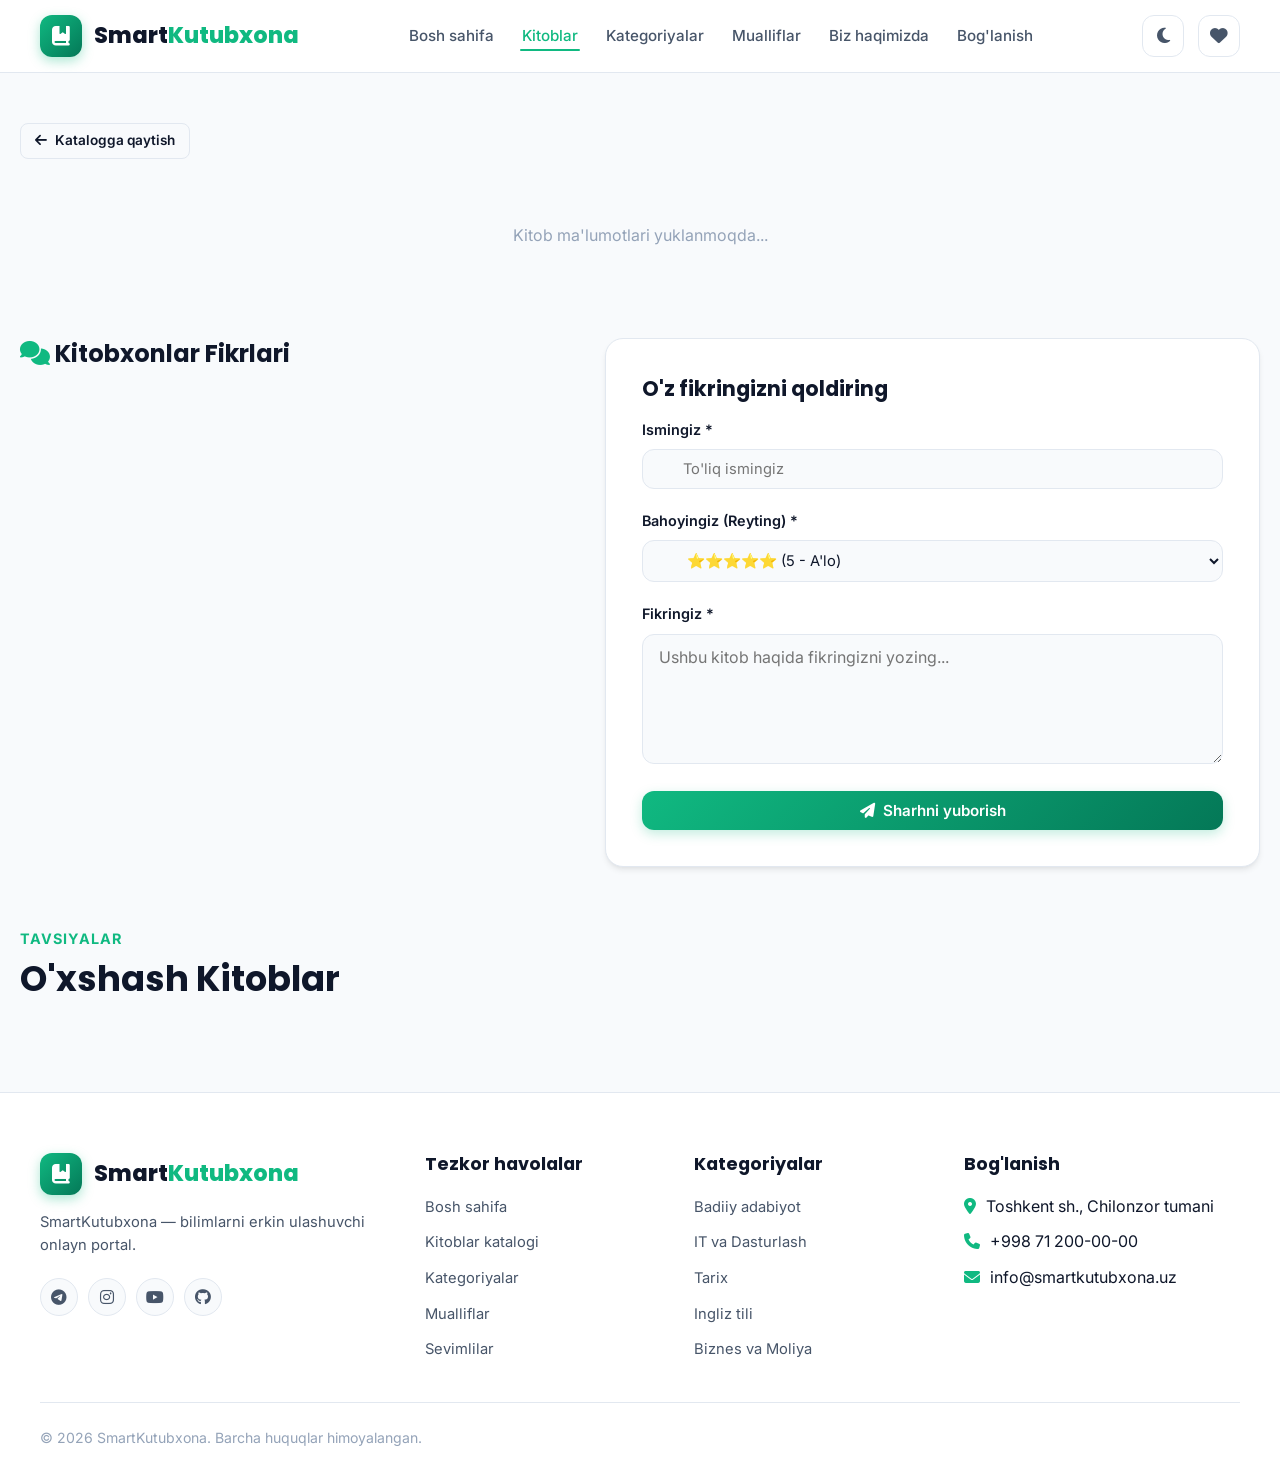
==== commit 1b42d89d: "Fix cache issues by adding cache busters to script tags" ====
--- a/book-detail.html
+++ b/book-detail.html
@@ -177,9 +177,9 @@
     <i class="fa-solid fa-arrow-up"></i>
   </button>
 
-  <script src="js/data.js"></script>
-  <script src="js/app.js"></script>
-  <script src="js/book-detail.js"></script>
+  <script src="js/data.js?v=2"></script>
+  <script src="js/app.js?v=2"></script>
+  <script src="js/book-detail.js?v=2"></script>
 </body>
 </html>
 
--- a/css/style.css
+++ b/css/style.css
@@ -1368,6 +1368,7 @@
     gap: 16px;
     display: none;
     box-shadow: var(--shadow-lg);
+    z-index: 999;
   }
   .nav-links.active {
     display: flex;
@@ -1395,3 +1396,355 @@
   }
 }
 
+/* ==========================================================================
+   Onlayn Mutolaa Modali (Online Reader Modal)
+   ========================================================================== */
+.reader-modal-overlay {
+  position: fixed;
+  top: 0;
+  left: 0;
+  width: 100%;
+  height: 100%;
+  background: rgba(0, 0, 0, 0.75);
+  backdrop-filter: blur(8px);
+  z-index: 10000;
+  display: flex;
+  align-items: center;
+  justify-content: center;
+  opacity: 0;
+  visibility: hidden;
+  transition: all 0.3s ease;
+}
+
+.reader-modal-overlay.active {
+  opacity: 1;
+  visibility: visible;
+}
+
+.reader-modal-container {
+  width: 95%;
+  max-width: 900px;
+  height: 90vh;
+  border-radius: var(--radius-lg);
+  display: flex;
+  flex-direction: column;
+  box-shadow: 0 25px 50px -12px rgba(0, 0, 0, 0.5);
+  overflow: hidden;
+  transform: translateY(20px);
+  transition: transform 0.3s ease;
+}
+
+.reader-modal-overlay.active .reader-modal-container {
+  transform: translateY(0);
+}
+
+.reader-theme-light {
+  background-color: #ffffff;
+  color: #1e293b;
+}
+
+.reader-theme-sepia {
+  background-color: #fbf0d9;
+  color: #5f4b32;
+}
+
+.reader-theme-dark {
+  background-color: #0f172a;
+  color: #f8fafc;
+}
+
+.reader-header {
+  padding: 16px 24px;
+  display: flex;
+  align-items: center;
+  justify-content: space-between;
+  border-bottom: 1px solid rgba(0, 0, 0, 0.1);
+  flex-wrap: wrap;
+  gap: 12px;
+}
+
+.reader-theme-dark .reader-header {
+  border-bottom-color: rgba(255, 255, 255, 0.1);
+}
+
+.reader-title-info h3 {
+  font-size: 1.15rem;
+  margin: 0;
+  color: inherit;
+}
+
+.reader-title-info span {
+  font-size: 0.82rem;
+  opacity: 0.75;
+}
+
+.reader-toolbar {
+  display: flex;
+  align-items: center;
+  gap: 10px;
+}
+
+.reader-tool-btn {
+  background: rgba(0, 0, 0, 0.06);
+  border: 1px solid rgba(0, 0, 0, 0.1);
+  color: inherit;
+  padding: 6px 12px;
+  border-radius: var(--radius-sm);
+  cursor: pointer;
+  font-weight: 600;
+  font-size: 0.88rem;
+  display: inline-flex;
+  align-items: center;
+  gap: 6px;
+  transition: var(--transition);
+}
+
+.reader-theme-dark .reader-tool-btn {
+  background: rgba(255, 255, 255, 0.1);
+  border-color: rgba(255, 255, 255, 0.15);
+}
+
+.reader-tool-btn:hover {
+  background: var(--primary);
+  color: #fff;
+  border-color: var(--primary);
+}
+
+.reader-content-body {
+  flex: 1;
+  overflow-y: auto;
+  padding: 40px 48px;
+  font-size: 18px;
+  line-height: 1.9;
+  font-family: 'Inter', Georgia, serif;
+}
+
+.reader-content-body p {
+  margin-bottom: 22px;
+  text-indent: 28px;
+  text-align: justify;
+}
+
+.reader-chapter-title {
+  text-align: center;
+  font-family: var(--font-heading);
+  font-size: 1.7rem;
+  margin-bottom: 30px;
+  color: inherit;
+}
+
+.reader-footer {
+  padding: 12px 24px;
+  display: flex;
+  align-items: center;
+  justify-content: space-between;
+  border-top: 1px solid rgba(0, 0, 0, 0.1);
+  font-size: 0.88rem;
+  opacity: 0.85;
+}
+
+.reader-theme-dark .reader-footer {
+  border-top-color: rgba(255, 255, 255, 0.1);
+}
+
+/* ==========================================================================
+   Zamonaviy Audio Pleyer (Bottom Floating Audio Player)
+   ========================================================================== */
+.audio-player-bar {
+  position: fixed;
+  bottom: 0;
+  left: 0;
+  right: 0;
+  background: var(--bg-surface);
+  border-top: 2px solid var(--primary);
+  box-shadow: 0 -10px 25px rgba(0, 0, 0, 0.15);
+  z-index: 9999;
+  padding: 14px 24px;
+  display: flex;
+  align-items: center;
+  justify-content: space-between;
+  gap: 20px;
+  transform: translateY(100%);
+  transition: transform 0.35s cubic-bezier(0.4, 0, 0.2, 1);
+}
+
+.audio-player-bar.active {
+  transform: translateY(0);
+}
+
+.audio-book-info {
+  display: flex;
+  align-items: center;
+  gap: 14px;
+  min-width: 220px;
+}
+
+.audio-cover-mini {
+  width: 52px;
+  height: 52px;
+  border-radius: var(--radius-md);
+  object-fit: cover;
+  box-shadow: var(--shadow-sm);
+}
+
+.audio-meta h4 {
+  font-size: 0.98rem;
+  font-weight: 700;
+  margin: 0;
+  white-space: nowrap;
+  overflow: hidden;
+  text-overflow: ellipsis;
+  max-width: 240px;
+}
+
+.audio-meta p {
+  font-size: 0.82rem;
+  color: var(--text-muted);
+  margin: 2px 0 0;
+}
+
+.audio-controls-center {
+  display: flex;
+  flex-direction: column;
+  align-items: center;
+  gap: 8px;
+  flex: 1;
+  max-width: 550px;
+}
+
+.audio-buttons-row {
+  display: flex;
+  align-items: center;
+  gap: 18px;
+}
+
+.audio-btn-circle {
+  width: 44px;
+  height: 44px;
+  border-radius: 50%;
+  background: linear-gradient(135deg, var(--primary), var(--primary-dark));
+  color: #ffffff;
+  display: flex;
+  align-items: center;
+  justify-content: center;
+  font-size: 1.15rem;
+  cursor: pointer;
+  border: none;
+  box-shadow: 0 4px 12px rgba(16, 185, 129, 0.35);
+  transition: transform 0.2s ease;
+}
+
+.audio-btn-circle:hover {
+  transform: scale(1.08);
+}
+
+.audio-btn-sec {
+  background: none;
+  border: none;
+  color: var(--text-secondary);
+  font-size: 1.2rem;
+  cursor: pointer;
+  padding: 4px;
+  transition: color 0.2s ease;
+}
+
+.audio-btn-sec:hover {
+  color: var(--primary);
+}
+
+.audio-progress-wrap {
+  display: flex;
+  align-items: center;
+  gap: 10px;
+  width: 100%;
+}
+
+.audio-time-label {
+  font-size: 0.78rem;
+  color: var(--text-muted);
+  font-weight: 600;
+  font-variant-numeric: tabular-nums;
+  min-width: 42px;
+}
+
+.audio-progress-bar {
+  flex: 1;
+  height: 6px;
+  background: var(--border-color);
+  border-radius: var(--radius-full);
+  cursor: pointer;
+  position: relative;
+  overflow: hidden;
+}
+
+.audio-progress-fill {
+  position: absolute;
+  top: 0;
+  left: 0;
+  height: 100%;
+  width: 0%;
+  background: var(--primary);
+  border-radius: var(--radius-full);
+  transition: width 0.1s linear;
+}
+
+.audio-extra-controls {
+  display: flex;
+  align-items: center;
+  gap: 12px;
+}
+
+.audio-speed-badge {
+  background: var(--primary-subtle);
+  color: var(--primary);
+  font-weight: 700;
+  font-size: 0.8rem;
+  padding: 4px 10px;
+  border-radius: var(--radius-full);
+  cursor: pointer;
+}
+
+.audio-waves {
+  display: flex;
+  align-items: center;
+  gap: 3px;
+  height: 20px;
+}
+
+.audio-wave-bar {
+  width: 3px;
+  height: 6px;
+  background: var(--primary);
+  border-radius: 2px;
+  transition: height 0.2s ease;
+}
+
+.audio-waves.playing .audio-wave-bar:nth-child(1) { animation: waveAnim 0.8s ease-in-out infinite alternate; }
+.audio-waves.playing .audio-wave-bar:nth-child(2) { animation: waveAnim 0.6s ease-in-out infinite 0.2s alternate; }
+.audio-waves.playing .audio-wave-bar:nth-child(3) { animation: waveAnim 1s ease-in-out infinite 0.4s alternate; }
+.audio-waves.playing .audio-wave-bar:nth-child(4) { animation: waveAnim 0.7s ease-in-out infinite 0.1s alternate; }
+
+@keyframes waveAnim {
+  0% { height: 4px; }
+  100% { height: 22px; }
+}
+
+@media (max-width: 768px) {
+  .audio-player-bar {
+    flex-direction: column;
+    padding: 12px 16px;
+    gap: 10px;
+  }
+  .audio-book-info {
+    width: 100%;
+  }
+  .audio-controls-center {
+    width: 100%;
+  }
+  .reader-content-body {
+    padding: 24px 20px;
+    font-size: 16px;
+  }
+}
+
+
